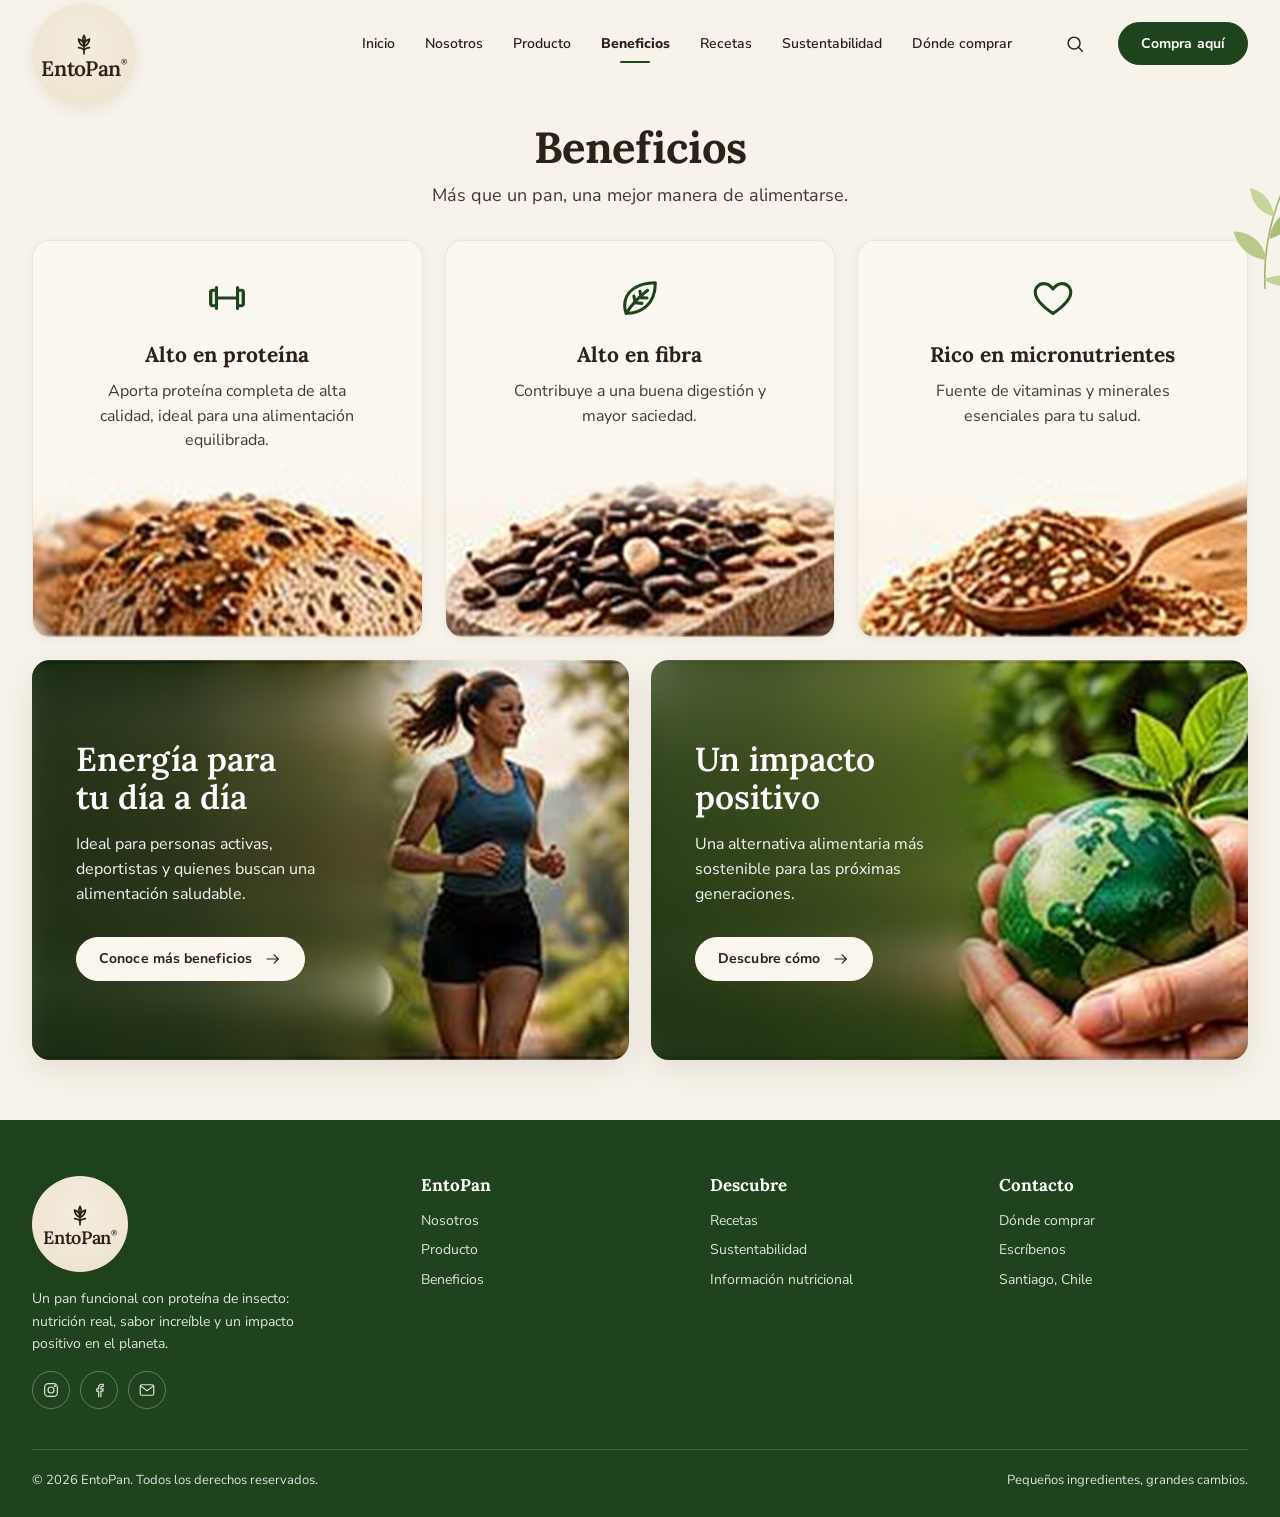
==== beneficios.html @ 0f17476c "first commit commit 1er eto pan" ====
<!DOCTYPE html>
<html lang="es">
<head>
  <meta charset="UTF-8">
  <meta name="viewport" content="width=device-width, initial-scale=1">
  <title>Beneficios | EntoPan</title>
  <meta name="description" content="Más que un pan, una mejor manera de alimentarse: alto en proteína, alto en fibra y rico en micronutrientes.">
  <link rel="preconnect" href="https://fonts.googleapis.com">
  <link rel="preconnect" href="https://fonts.gstatic.com" crossorigin>
  <link href="https://fonts.googleapis.com/css2?family=Caveat:wght@500;600&family=Lora:wght@500;600;700&family=Nunito+Sans:wght@400;600;700;800;900&display=swap" rel="stylesheet">
  <link rel="stylesheet" href="css/styles.css">
</head>
<body data-page="beneficios">
  <div data-include="header"></div>

  <main>
    <header class="page-title container">
      <h1 class="reveal">Beneficios</h1>
      <p class="reveal" style="--d:.1s">Más que un pan, una mejor manera de alimentarse.</p>
    </header>

    <section class="benefits">
      <div class="container benefits__grid" data-stagger=".12">
        <article class="benefit card hover-lift icon-pop">
          <div class="benefit__body">
            <i data-icon="dumbbell"></i>
            <h3>Alto en proteína</h3>
            <p>Aporta proteína completa de alta calidad, ideal para una alimentación equilibrada.</p>
          </div>
          <div class="benefit__img"><img src="assets/img/beneficio-proteina.jpg" alt="Pan de semillas" loading="lazy"></div>
        </article>
        <article class="benefit card hover-lift icon-pop">
          <div class="benefit__body">
            <i data-icon="leaf"></i>
            <h3>Alto en fibra</h3>
            <p>Contribuye a una buena digestión y mayor saciedad.</p>
          </div>
          <div class="benefit__img"><img src="assets/img/beneficio-fibra.jpg" alt="Semillas sobre tabla de madera" loading="lazy"></div>
        </article>
        <article class="benefit card hover-lift icon-pop">
          <div class="benefit__body">
            <i data-icon="heart"></i>
            <h3>Rico en micronutrientes</h3>
            <p>Fuente de vitaminas y minerales esenciales para tu salud.</p>
          </div>
          <div class="benefit__img"><img src="assets/img/beneficio-micro.jpg" alt="Cuchara de madera con semillas de linaza" loading="lazy"></div>
        </article>
      </div>
      <div class="leaves" data-leaves></div>
    </section>

    <section class="container promo-grid">
      <article class="promo reveal from-left">
        <img src="assets/img/energia.jpg" alt="Mujer corriendo en un sendero" loading="lazy">
        <div class="promo__text">
          <h2>Energía para<br>tu día a día</h2>
          <p>Ideal para personas activas, deportistas y quienes buscan una alimentación saludable.</p>
          <a class="btn btn--light btn--sm" href="producto.html">Conoce más beneficios <i data-icon="arrow"></i></a>
        </div>
      </article>
      <article class="promo reveal from-right" style="--d:.1s">
        <img src="assets/img/impacto.jpg" alt="Manos sosteniendo un globo terráqueo verde con hojas" loading="lazy">
        <div class="promo__text">
          <h2>Un impacto<br>positivo</h2>
          <p>Una alternativa alimentaria más sostenible para las próximas generaciones.</p>
          <a class="btn btn--light btn--sm" href="sustentabilidad.html">Descubre cómo <i data-icon="arrow"></i></a>
        </div>
      </article>
    </section>
  </main>

  <div data-include="footer"></div>

  <script src="js/icons.js"></script>
  <script src="js/data.js"></script>
  <script src="js/main.js"></script>
</body>
</html>
---- css/styles.css ----
/* =========================================================
   EntoPan — Hoja de estilos
   ========================================================= */
:root {
  --cream: #f8f3ea;
  --cream-2: #f3ebdc;
  --cream-3: #ece1cc;
  --paper: #fbf8f2;
  --line: #e4d8c3;
  --green: #1f431c;
  --green-2: #2c5a27;
  --green-3: #4f7a3a;
  --leaf: #a9bd78;
  --heading: #2b2118;
  --text: #43392f;
  --muted: #6d6257;
  --white: #ffffff;
  --shadow-sm: 0 2px 10px rgba(60, 45, 20, 0.06);
  --shadow: 0 10px 30px rgba(60, 45, 20, 0.10);
  --shadow-lg: 0 20px 50px rgba(40, 30, 10, 0.18);
  --radius: 14px;
  --radius-lg: 18px;
  --serif: 'Lora', Georgia, 'Times New Roman', serif;
  --sans: 'Nunito Sans', 'Segoe UI', system-ui, sans-serif;
  --hand: 'Caveat', 'Segoe Print', cursive;
  --container: 1280px;
  --header-h: 88px;
  --ease: cubic-bezier(.22, .8, .24, 1);
}

*, *::before, *::after { box-sizing: border-box; }
html { scroll-behavior: smooth; scroll-padding-top: calc(var(--header-h) + 16px); }
body {
  margin: 0;
  background: var(--cream);
  color: var(--text);
  font-family: var(--sans);
  font-size: 16px;
  line-height: 1.55;
  -webkit-font-smoothing: antialiased;
  overflow-x: hidden;
}
img { max-width: 100%; display: block; }
a { color: inherit; text-decoration: none; }
button, input, textarea { font: inherit; color: inherit; }
h1, h2, h3, h4 { font-family: var(--serif); color: var(--heading); margin: 0; line-height: 1.15; font-weight: 700; }
p { margin: 0; }

.container { width: 100%; max-width: var(--container); margin: 0 auto; padding: 0 32px; }
.sr-only { position: absolute; width: 1px; height: 1px; overflow: hidden; clip: rect(0 0 0 0); white-space: nowrap; }

/* ---------- Íconos ---------- */
.icon-wrap { display: inline-flex; align-items: center; justify-content: center; line-height: 0; }
.icon { width: 1em; height: 1em; }

/* ---------- Botones ---------- */
.btn {
  --bg: var(--green); --fg: #fff; --bd: var(--green);
  display: inline-flex; align-items: center; justify-content: center; gap: 12px;
  padding: 14px 30px; border-radius: 999px;
  background: var(--bg); color: var(--fg); border: 1.5px solid var(--bd);
  font-weight: 700; font-size: 15px; letter-spacing: .1px; cursor: pointer;
  position: relative; overflow: hidden; isolation: isolate;
  transition: transform .35s var(--ease), box-shadow .35s var(--ease), background .3s, color .3s;
  white-space: nowrap;
}
.btn .icon { width: 18px; height: 18px; transition: transform .35s var(--ease); }
.btn:hover { transform: translateY(-2px); box-shadow: 0 10px 24px rgba(31, 67, 28, .25); }
.btn:hover .icon { transform: translateX(4px); }
.btn:active { transform: translateY(0) scale(.98); }
.btn::after { /* brillo al pasar el mouse */
  content: ''; position: absolute; inset: 0; z-index: -1;
  background: linear-gradient(110deg, transparent 30%, rgba(255,255,255,.22) 50%, transparent 70%);
  transform: translateX(-120%); transition: transform .7s var(--ease);
}
.btn:hover::after { transform: translateX(120%); }
.btn--outline { --bg: transparent; --fg: var(--heading); --bd: #cbbda3; background: rgba(255,255,255,.35); }
.btn--outline:hover { --bg: var(--green); --fg: #fff; --bd: var(--green); background: var(--green); }
.btn--light { --bg: #fbf7ef; --fg: var(--heading); --bd: #fbf7ef; }
.btn--light:hover { --bg: #fff; background: #fff; box-shadow: 0 10px 24px rgba(0,0,0,.25); }
.btn--sm { padding: 10px 22px; font-size: 14px; }
.btn--block { width: 100%; }

/* ---------- Header ---------- */
.site-header {
  position: sticky; top: 0; z-index: 50;
  height: var(--header-h);
  background: rgba(248, 243, 234, .92);
  backdrop-filter: blur(10px); -webkit-backdrop-filter: blur(10px);
  border-bottom: 1px solid transparent;
  transition: height .35s var(--ease), box-shadow .35s, border-color .35s;
}
.site-header.is-scrolled { --header-h: 72px; box-shadow: 0 6px 24px rgba(60,45,20,.08); border-color: var(--line); }
.site-header .container { height: 100%; display: flex; align-items: center; gap: 24px; max-width: 1360px; }

.logo {
  position: relative; flex: 0 0 auto;
  width: 104px; height: 104px; margin-top: 22px; border-radius: 50%;
  background: radial-gradient(circle at 50% 40%, #f4ecdd, #ece2cf);
  box-shadow: 0 4px 14px rgba(60,45,20,.08);
  display: flex; flex-direction: column; align-items: center; justify-content: center;
  color: var(--heading);
  transition: transform .5s var(--ease), width .35s var(--ease), height .35s var(--ease), margin .35s var(--ease);
}
.site-header.is-scrolled .logo { width: 84px; height: 84px; margin-top: 14px; }
.logo:hover { transform: rotate(-6deg) scale(1.04); }
.logo .icon-wrap { font-size: 26px; color: var(--heading); margin-bottom: 1px; }
.logo__text { font-family: var(--serif); font-weight: 600; font-size: 21px; letter-spacing: -.3px; line-height: 1; }
.logo__text sup { font-size: 7px; vertical-align: top; }
.site-header.is-scrolled .logo__text { font-size: 18px; }

.nav { margin-left: auto; display: flex; align-items: center; gap: 30px; }
.nav__link {
  position: relative; font-size: 14px; font-weight: 600; color: var(--heading); padding: 6px 0;
  transition: color .25s;
}
.nav__link::after {
  content: ''; position: absolute; left: 50%; bottom: -3px; width: 30px; height: 2px; border-radius: 2px;
  background: var(--green); transform: translateX(-50%) scaleX(0); transform-origin: center;
  transition: transform .35s var(--ease);
}
.nav__link:hover { color: var(--green-2); }
.nav__link:hover::after, .nav__link.is-active::after { transform: translateX(-50%) scaleX(1); }
.nav__link.is-active { font-weight: 800; }

.header-actions { display: flex; align-items: center; gap: 22px; margin-left: 18px; }
.icon-btn {
  width: 42px; height: 42px; border-radius: 50%; border: 0; background: transparent;
  display: inline-flex; align-items: center; justify-content: center; cursor: pointer; color: var(--heading);
  transition: background .25s, transform .25s;
}
.icon-btn:hover { background: var(--cream-3); transform: scale(1.06); }
.icon-btn .icon { width: 22px; height: 22px; }
.menu-toggle { display: none; }

/* ---------- Secciones genéricas ---------- */
.page-title { text-align: center; padding: 34px 0 0; }
.page-title h1 { font-size: clamp(34px, 3.4vw, 48px); letter-spacing: -.5px; }
.page-title p { margin-top: 10px; font-size: 18px; color: var(--text); }

.hand { font-family: var(--hand); font-weight: 600; line-height: 1.05; }

.card {
  background: var(--cream-2); border-radius: var(--radius-lg);
  box-shadow: var(--shadow-sm); border: 1px solid rgba(228,216,195,.6);
}

.divided { display: grid; }
.divided > * { position: relative; }
.divided > * + *::before {
  content: ''; position: absolute; left: 0; top: 10%; bottom: 10%; width: 1px; background: var(--line);
}

.leaves { position: absolute; width: 110px; pointer-events: none; z-index: 1; transform-origin: bottom center; animation: sway 6s ease-in-out infinite; }
.leaves svg { width: 100%; height: auto; }
.leaves--flip svg { transform: scaleX(-1); }
@keyframes sway { 0%,100% { transform: rotate(-3deg); } 50% { transform: rotate(4deg); } }

/* ---------- Animaciones de aparición ---------- */
.reveal { opacity: 0; transform: translateY(34px); transition: opacity .9s var(--ease), transform .9s var(--ease); transition-delay: var(--d, 0s); }
.reveal.from-left { transform: translateX(-40px); }
.reveal.from-right { transform: translateX(40px); }
.reveal.zoom { transform: scale(.94); }
.reveal.is-visible { opacity: 1; transform: none; }

.page-enter { animation: pageIn .8s var(--ease) both; }
@keyframes pageIn { from { opacity: 0; transform: translateY(14px); } to { opacity: 1; transform: none; } }
body.is-leaving main, body.is-leaving footer { opacity: 0; transform: translateY(-10px); transition: opacity .35s, transform .35s; }

.float { animation: float 6s ease-in-out infinite; }
@keyframes float { 0%,100% { transform: translateY(0); } 50% { transform: translateY(-10px); } }

.hover-lift { transition: transform .45s var(--ease), box-shadow .45s var(--ease); }
.hover-lift:hover { transform: translateY(-6px); box-shadow: var(--shadow); }

.icon-pop .icon-wrap { transition: transform .45s var(--ease); }
.icon-pop:hover .icon-wrap { transform: translateY(-4px) rotate(-6deg) scale(1.08); }

/* texto manuscrito que se "escribe" */
.write-on { clip-path: inset(0 100% 0 0); transition: clip-path 1.6s var(--ease) .3s; }
.is-visible .write-on, .write-on.is-visible { clip-path: inset(0 0 0 0); }

.img-zoom { overflow: hidden; }
.img-zoom img { transition: transform 1.2s var(--ease); }
.img-zoom:hover img { transform: scale(1.05); }

/* =========================================================
   INICIO
   ========================================================= */
.hero { position: relative; overflow: hidden; }
.hero__inner { display: grid; grid-template-columns: 1fr 1.05fr; align-items: center; min-height: 560px; max-width: 1360px; }
.hero__text { padding: 40px 0 50px; position: relative; z-index: 2; }
.hero__title { font-size: clamp(40px, 4.6vw, 66px); letter-spacing: -1px; line-height: 1.08; }
.hero__title span { display: block; }
.hero__title .l1 { color: #2f5125; }
.hero__subtitle { font-size: clamp(18px, 1.6vw, 23px); margin-top: 18px; line-height: 1.45; color: var(--text); max-width: 460px; }
.hero__features { display: flex; gap: 42px; margin-top: 34px; }
.hero__feature { display: flex; flex-direction: column; align-items: center; text-align: center; gap: 8px; font-size: 14px; font-weight: 600; color: var(--heading); line-height: 1.3; }
.hero__feature .icon-wrap { font-size: 46px; color: var(--green); }
.hero__feature:first-child .icon-wrap { width: 66px; height: 66px; margin: -10px 0 -10px; border-radius: 50%; border: 1px solid var(--line); background: rgba(255,255,255,.4); font-size: 40px; }
.hero__cta { display: flex; gap: 22px; margin-top: 38px; flex-wrap: wrap; }
.hero__cta .btn { min-width: 210px; padding-block: 16px; }

.hero__media { position: absolute; right: 0; top: 0; bottom: 0; width: 56%; z-index: 1; }
.hero__media img {
  width: 100%; height: 100%; object-fit: cover; object-position: 50% 50%;
  -webkit-mask-image: linear-gradient(90deg, transparent 0%, #000 22%);
          mask-image: linear-gradient(90deg, transparent 0%, #000 22%);
}
.hero__note { position: absolute; left: 24%; top: 10%; font-size: clamp(26px, 2.4vw, 36px); color: #fff; transform: rotate(-8deg); text-shadow: 0 2px 10px rgba(0,0,0,.25); z-index: 2; }
.hero__note svg { width: 34px; height: 40px; display: block; margin: -2px 0 0 118px; }

.strip { border-top: 1px solid var(--line); border-bottom: 1px solid var(--line); background: var(--paper); }
.strip .divided { grid-template-columns: repeat(4, 1fr); padding: 26px 0; }
.strip__item { display: flex; align-items: center; justify-content: center; gap: 14px; padding: 6px 18px; font-size: 14px; line-height: 1.35; color: var(--text); }
.strip__item .icon-wrap { font-size: 38px; color: var(--green); flex: 0 0 auto; }

.about { padding: 44px 0 60px; position: relative; }
.about__grid { display: grid; grid-template-columns: 0.85fr 1.15fr; gap: 26px; align-items: stretch; }
.about__img { border-radius: var(--radius-lg); overflow: hidden; min-height: 330px; box-shadow: var(--shadow-sm); }
.about__img img { width: 100%; height: 100%; object-fit: cover; }
.about__card { padding: 44px 56px; display: flex; flex-direction: column; justify-content: center; position: relative; overflow: hidden; }
.about__card h2 { font-size: clamp(28px, 2.6vw, 38px); }
.about__card p { margin-top: 16px; font-size: 16px; line-height: 1.65; max-width: 560px; }
.about__card .btn { margin-top: 30px; align-self: flex-start; }
.about__card .leaves { right: 10px; bottom: -10px; width: 120px; }

/* =========================================================
   NOSOTROS
   ========================================================= */
.banner-hero { position: relative; height: 360px; overflow: hidden; }
.banner-hero img { position: absolute; inset: 0; width: 100%; height: 118%; object-fit: cover; object-position: 50% 60%; will-change: transform; }
.banner-hero::after { content: ''; position: absolute; inset: 0; background: radial-gradient(ellipse 40% 55% at 50% 42%, rgba(248,238,225,.55), transparent 75%); }
.banner-hero__text { position: relative; z-index: 2; text-align: center; padding-top: 70px; }
.banner-hero__text h1 { font-size: clamp(38px, 3.6vw, 52px); }
.banner-hero__text p { margin-top: 14px; font-size: 18px; color: var(--heading); line-height: 1.5; }

.mv { padding: 20px 0 30px; }
.mv__grid { display: grid; grid-template-columns: 0.72fr 1fr; gap: 64px; align-items: center; }
.photo-note { position: relative; border-radius: var(--radius-lg); overflow: hidden; aspect-ratio: 330 / 425; box-shadow: var(--shadow); }
.photo-note img { width: 100%; height: 100%; object-fit: cover; }
.photo-note .hand { position: absolute; left: 7%; bottom: 8%; color: #fff; font-size: clamp(30px, 2.8vw, 42px); transform: rotate(-6deg); text-shadow: 0 2px 12px rgba(0,0,0,.35); }
.photo-note .hand svg { display: block; width: 26px; height: 34px; margin: 4px 0 0 58%; }

.mv__item { display: grid; grid-template-columns: 76px 1fr; gap: 30px; align-items: start; margin-bottom: 34px; }
.circle-icon { width: 76px; height: 76px; border-radius: 50%; border: 1.3px solid #d4c6ad; display: flex; align-items: center; justify-content: center; background: rgba(255,255,255,.35); color: var(--heading); font-size: 36px; transition: transform .5s var(--ease), background .3s, color .3s; }
.mv__item:hover .circle-icon { transform: rotate(-10deg) scale(1.06); background: var(--green); color: #fff; border-color: var(--green); }
.mv__item h3 { font-size: 22px; margin-bottom: 8px; }
.mv__item p { font-size: 16px; line-height: 1.6; max-width: 520px; }

.values h3 { font-size: 21px; margin-bottom: 20px; }
.values__row { display: flex; justify-content: space-between; gap: 12px; max-width: 580px; }
.value { display: flex; flex-direction: column; align-items: center; gap: 10px; font-size: 14px; color: var(--text); cursor: default; }
.value .icon-wrap { font-size: 36px; color: var(--heading); }

.banner-green { position: relative; margin-top: 20px; min-height: 290px; overflow: hidden; display: flex; align-items: center; color: #fff; }
.banner-green > img { position: absolute; inset: 0; width: 100%; height: 100%; object-fit: cover; object-position: 50% 50%; }
.banner-green::before { content: ''; position: absolute; inset: 0; background: linear-gradient(90deg, rgba(22,44,18,.55) 0%, rgba(22,44,18,.35) 45%, transparent 70%); z-index: 1; }
.banner-green .container { position: relative; z-index: 2; }
.banner-green__text { padding-left: 16%; max-width: 820px; }
.banner-green h2 { color: #fff; font-size: clamp(30px, 3vw, 44px); font-weight: 600; }
.banner-green p { margin-top: 16px; font-size: 17px; line-height: 1.5; opacity: .95; max-width: 440px; }
.banner-green .btn { margin-top: 26px; }

/* =========================================================
   PRODUCTO
   ========================================================= */
.product-hero { position: relative; padding-top: 10px; overflow: hidden; }
.product-hero__grid { display: grid; grid-template-columns: 1.25fr 1fr; align-items: center; min-height: 460px; max-width: 1360px; }
.product-hero__media { position: relative; margin-left: -32px; }
.product-hero__media img {
  width: 100%; height: auto;
  -webkit-mask-image: linear-gradient(90deg, #000 80%, transparent 100%), linear-gradient(0deg, #000 85%, transparent 100%);
  -webkit-mask-composite: source-in;
          mask-image: linear-gradient(90deg, #000 80%, transparent 100%), linear-gradient(0deg, #000 85%, transparent 100%);
          mask-composite: intersect;
}
.checklist { list-style: none; padding: 0; margin: 0 0 40px 40px; display: grid; gap: 20px; }
.checklist li { display: flex; align-items: center; gap: 18px; font-size: 18px; color: var(--heading); }
.check { width: 32px; height: 32px; border-radius: 50%; background: var(--green); color: #fff; display: inline-flex; align-items: center; justify-content: center; flex: 0 0 auto; }
.check .icon { width: 18px; height: 18px; stroke-width: 2.4; }
.checklist .check:not(.is-visible) { transform: scale(0); }
.check.is-visible { animation: pop .6s var(--ease) both; animation-delay: var(--d, 0s); }
@keyframes pop { 0% { transform: scale(0); } 70% { transform: scale(1.2); } 100% { transform: scale(1); } }
.product-hero .btn { margin-left: 40px; }
.product-hero .leaves { right: -10px; top: 40px; width: 120px; }
.product-hero .leaves.l2 { top: auto; bottom: 10px; right: 10px; width: 70px; animation-delay: -2s; }

.features5 { background: var(--paper); border-top: 1px solid var(--line); border-bottom: 1px solid var(--line); }
.features5 .divided { grid-template-columns: repeat(5, 1fr); padding: 30px 0; }
.feat { display: flex; flex-direction: column; align-items: center; text-align: center; gap: 12px; font-size: 14px; line-height: 1.4; color: var(--text); padding: 4px 10px; }
.feat .icon-wrap { font-size: 44px; color: var(--heading); }

.ingredients { padding: 40px 0 60px; position: relative; }
.ingredients__grid { display: grid; grid-template-columns: 1fr 1fr; gap: 24px; }
.ingredients__card { padding: 44px 50px; display: flex; flex-direction: column; justify-content: center; }
.ingredients__card h2 { font-size: 30px; }
.ingredients__card p { margin-top: 14px; font-size: 16px; line-height: 1.6; max-width: 460px; }
.ingredients__card .btn { margin-top: 30px; align-self: flex-start; }
.ingredients__img { border-radius: var(--radius-lg); overflow: hidden; min-height: 300px; box-shadow: var(--shadow-sm); }
.ingredients__img img { width: 100%; height: 100%; object-fit: cover; }
.ingredients .leaves { left: -6px; bottom: 0; width: 90px; }

/* =========================================================
   BENEFICIOS
   ========================================================= */
.benefits { padding: 30px 0 22px; position: relative; }
.benefits__grid { display: grid; grid-template-columns: repeat(3, 1fr); gap: 22px; }
.benefit { overflow: hidden; display: flex; flex-direction: column; text-align: center; background: var(--paper); }
.benefit__body { padding: 34px 30px 14px; }
.benefit .icon-wrap { font-size: 46px; color: var(--green); }
.benefit h3 { font-size: 21px; margin-top: 14px; }
.benefit p { margin: 12px auto 0; font-size: 16px; line-height: 1.55; max-width: 290px; }
.benefit__img { margin-top: auto; height: 170px; overflow: hidden; }
.benefit__img img { width: 100%; height: 100%; object-fit: cover; -webkit-mask-image: linear-gradient(180deg, transparent 0%, #000 30%); mask-image: linear-gradient(180deg, transparent 0%, #000 30%); transition: transform 1.2s var(--ease); }
.benefit:hover .benefit__img img { transform: scale(1.07); }
.benefits .leaves { right: -30px; top: -40px; width: 90px; }

.promo-grid { display: grid; grid-template-columns: 1fr 1fr; gap: 22px; padding-bottom: 60px; }
.promo { position: relative; border-radius: var(--radius-lg); overflow: hidden; min-height: 400px; color: #fff; display: flex; align-items: center; box-shadow: var(--shadow); }
.promo > img { position: absolute; inset: 0; width: 100%; height: 100%; object-fit: cover; transition: transform 1.4s var(--ease); }
.promo:hover > img { transform: scale(1.05); }
.promo::before { content: ''; position: absolute; inset: 0; z-index: 1; background: linear-gradient(90deg, rgba(20,42,16,.55), rgba(20,42,16,.2) 55%, transparent 75%); }
.promo__text { position: relative; z-index: 2; padding: 40px 44px; max-width: 58%; }
.promo h2 { color: #fff; font-size: clamp(28px, 2.6vw, 40px); font-weight: 600; line-height: 1.15; }
.promo p { margin-top: 16px; font-size: 16px; line-height: 1.55; opacity: .95; }
.promo .btn { margin-top: 30px; }

/* =========================================================
   RECETAS
   ========================================================= */
.recipes { padding: 0 0 60px; position: relative; }
.filters { display: flex; justify-content: center; flex-wrap: wrap; gap: 14px; margin: 26px 0 30px; }
.chip {
  padding: 10px 24px; border-radius: 999px; border: 1px solid var(--line); background: var(--paper);
  font-size: 14px; font-weight: 600; color: var(--heading); cursor: pointer; box-shadow: var(--shadow-sm);
  transition: background .3s, color .3s, transform .3s var(--ease), border-color .3s;
}
.chip:hover { transform: translateY(-2px); border-color: #cbbda3; }
.chip.is-active { background: var(--green); color: #fff; border-color: var(--green); }

.recipes__grid { display: grid; grid-template-columns: repeat(3, 1fr); gap: 26px; }
.recipe {
  background: var(--paper); border-radius: var(--radius); overflow: hidden; box-shadow: var(--shadow-sm);
  cursor: pointer; border: 1px solid rgba(228,216,195,.6); text-align: left; padding: 0;
  transition: transform .45s var(--ease), box-shadow .45s var(--ease), opacity .4s, scale .4s;
}
.recipe:hover { transform: translateY(-6px); box-shadow: var(--shadow); }
.recipe.is-hidden { display: none; }
.recipe.is-filtering { opacity: 0; scale: .92; }
.recipe__img { aspect-ratio: 286 / 146; overflow: hidden; }
.recipe__img img { width: 100%; height: 100%; object-fit: cover; transition: transform 1s var(--ease); }
.recipe:hover .recipe__img img { transform: scale(1.08); }
.recipe__body { padding: 16px 18px 18px; display: grid; grid-template-columns: 1fr auto; align-items: end; gap: 8px; }
.recipe h3 { font-size: 18px; grid-column: 1 / -1; }
.recipe__meta { display: flex; gap: 18px; font-size: 13px; color: var(--muted); }
.recipe__meta span { display: inline-flex; align-items: center; gap: 6px; }
.recipe__meta .icon { width: 16px; height: 16px; }
.recipe__arrow { color: var(--heading); transition: transform .35s var(--ease); }
.recipe__arrow .icon { width: 20px; height: 20px; }
.recipe:hover .recipe__arrow { transform: translateX(5px); }
.recipes__more { display: flex; justify-content: center; margin-top: 44px; }
.recipes__more .btn { padding-inline: 44px; }
.recipes__empty { text-align: center; color: var(--muted); padding: 30px; display: none; }
.recipes .leaves.tr { right: -20px; top: -80px; width: 90px; }
.recipes .leaves.bl { left: -10px; bottom: 20px; width: 90px; }
.recipes .leaves.br { right: -6px; bottom: 10px; width: 80px; animation-delay: -3s; }

/* =========================================================
   SUSTENTABILIDAD
   ========================================================= */
.sust { padding: 0 0 26px; position: relative; }
.sust__grid { display: grid; grid-template-columns: 0.95fr 1.05fr; gap: 44px; align-items: center; margin-top: 30px; }
.sust__item { display: grid; grid-template-columns: 70px 1fr; gap: 24px; margin-bottom: 30px; }
.sust__item:last-child { margin-bottom: 0; }
.sust__item .icon-wrap { font-size: 54px; color: var(--green); }
.sust__item h3 { font-size: 20px; margin-bottom: 6px; }
.sust__item p { font-size: 15.5px; line-height: 1.55; max-width: 470px; }
.sust__photo { position: relative; border-radius: var(--radius-lg); overflow: hidden; aspect-ratio: 244 / 168; box-shadow: var(--shadow); }
.sust__photo img { width: 100%; height: 100%; object-fit: cover; }
.sust__photo .hand { position: absolute; right: 5%; top: 20%; color: #fff; font-size: clamp(30px, 2.8vw, 44px); transform: rotate(-8deg); text-align: left; text-shadow: 0 2px 12px rgba(0,0,0,.3); }
.sust .leaves { left: -20px; top: -50px; width: 80px; }

.buy-contact { display: grid; grid-template-columns: 1.4fr 1fr; gap: 26px; padding: 26px 0 60px; }
.buy, .contact { padding: 36px 40px; }
.buy h2, .contact h2 { font-size: 30px; }
.contact h2 { font-size: 26px; }
.buy > p, .contact > p { margin-top: 10px; font-size: 16px; line-height: 1.5; max-width: 480px; }
.stores { display: grid; grid-template-columns: repeat(4, 1fr); margin: 30px 0 30px; }
.store { display: flex; align-items: center; justify-content: center; min-height: 90px; padding: 0 10px; transition: transform .4s var(--ease), filter .4s; }
.store:hover { transform: translateY(-4px) scale(1.05); }
.store-jumbo { width: 84px; height: 84px; border-radius: 50%; background: radial-gradient(circle at 40% 35%, #3cc05b, #0d9a3a); color: #fff; font-weight: 900; font-size: 18px; display: flex; flex-direction: column; align-items: center; justify-content: center; letter-spacing: -.3px; box-shadow: inset 0 -3px 0 rgba(0,0,0,.12); }
.store-jumbo small { font-size: 6px; font-weight: 700; letter-spacing: 1px; opacity: .9; }
.store-lider { display: inline-flex; align-items: center; gap: 4px; font-family: var(--sans); font-style: italic; font-weight: 800; font-size: 30px; color: #1c62c4; letter-spacing: -1px; }
.store-lider svg { width: 32px; height: 32px; }
.store-tottus { font-weight: 900; font-size: 24px; color: #1a9a3c; letter-spacing: .5px; display: inline-flex; align-items: center; gap: 4px; }
.store-tottus::before { content: ''; width: 10px; height: 18px; background: repeating-linear-gradient(0deg, #1a9a3c 0 3px, transparent 3px 5px); }
.store-mercado { display: flex; flex-direction: column; align-items: center; font-weight: 800; font-size: 14px; line-height: 1.1; color: var(--heading); text-align: center; }
.store-mercado .icon-wrap { font-size: 34px; margin-bottom: 4px; }
.buy .btn { display: flex; width: fit-content; margin: 0 auto; padding-inline: 38px; }

.form { display: grid; gap: 10px; margin-top: 20px; }
.field { position: relative; }
.field input, .field textarea {
  width: 100%; padding: 12px 14px; border-radius: 8px; border: 1px solid var(--line); background: var(--paper);
  font-size: 14px; outline: none; transition: border-color .25s, box-shadow .25s; resize: vertical;
}
.field textarea { min-height: 76px; }
.field input:focus, .field textarea:focus { border-color: var(--green-3); box-shadow: 0 0 0 3px rgba(79,122,58,.15); }
.field.has-error input, .field.has-error textarea { border-color: #b3452f; animation: shake .4s; }
.field__error { display: none; color: #b3452f; font-size: 12px; margin-top: 4px; }
.field.has-error .field__error { display: block; }
@keyframes shake { 0%,100% { transform: translateX(0); } 25% { transform: translateX(-5px); } 75% { transform: translateX(5px); } }
.form .btn { margin-top: 10px; border-radius: 10px; }
.form .btn.is-loading { pointer-events: none; opacity: .8; }
.form .btn.is-loading::before { content: ''; width: 16px; height: 16px; border: 2px solid rgba(255,255,255,.4); border-top-color: #fff; border-radius: 50%; animation: spin .8s linear infinite; }
@keyframes spin { to { transform: rotate(360deg); } }

/* =========================================================
   FOOTER
   ========================================================= */
.site-footer { background: var(--green); color: rgba(255,255,255,.85); padding: 56px 0 26px; }
.footer__grid { display: grid; grid-template-columns: 1.4fr 1fr 1fr 1fr; gap: 40px; }
.footer__brand .logo { margin: 0 0 16px; width: 96px; height: 96px; }
.footer__brand .logo__text { font-size: 18px; }
.footer__brand p { font-size: 14px; max-width: 280px; line-height: 1.6; }
.site-footer h4 { color: #fff; font-family: var(--serif); font-size: 17px; margin-bottom: 14px; }
.site-footer ul { list-style: none; margin: 0; padding: 0; display: grid; gap: 8px; font-size: 14px; }
.site-footer a:hover { color: #fff; text-decoration: underline; text-underline-offset: 3px; }
.socials { display: flex; gap: 10px; margin-top: 16px; }
.socials a { width: 38px; height: 38px; border-radius: 50%; border: 1px solid rgba(255,255,255,.3); display: inline-flex; align-items: center; justify-content: center; transition: background .3s, transform .3s; }
.socials a:hover { background: rgba(255,255,255,.15); transform: translateY(-3px); text-decoration: none; }
.socials .icon { width: 18px; height: 18px; }
.footer__bottom { margin-top: 40px; padding-top: 20px; border-top: 1px solid rgba(255,255,255,.15); font-size: 13px; display: flex; justify-content: space-between; gap: 12px; flex-wrap: wrap; }

/* =========================================================
   MODAL, BUSCADOR, TOAST
   ========================================================= */
.overlay { position: fixed; inset: 0; z-index: 100; background: rgba(30, 24, 14, .45); backdrop-filter: blur(4px); display: flex; align-items: center; justify-content: center; padding: 20px; opacity: 0; visibility: hidden; transition: opacity .35s, visibility .35s; }
.overlay.is-open { opacity: 1; visibility: visible; }
.modal { background: var(--paper); border-radius: 20px; width: min(760px, 100%); max-height: 88vh; overflow: auto; box-shadow: var(--shadow-lg); position: relative; transform: translateY(24px) scale(.97); transition: transform .45s var(--ease); }
.overlay.is-open .modal { transform: none; }
.modal__close { position: absolute; top: 14px; right: 14px; z-index: 3; background: rgba(251,248,242,.9); }
.modal__hero { height: 260px; overflow: hidden; }
.modal__hero img { width: 100%; height: 100%; object-fit: cover; }
.modal__body { padding: 30px 38px 38px; }
.modal__body h2 { font-size: 30px; }
.modal__body > p { margin-top: 8px; color: var(--muted); }
.modal__meta { display: flex; gap: 20px; margin: 14px 0 22px; color: var(--muted); font-size: 14px; }
.modal__meta span { display: inline-flex; align-items: center; gap: 6px; }
.modal__meta .icon { width: 18px; height: 18px; }
.modal__cols { display: grid; grid-template-columns: 1fr 1.3fr; gap: 30px; }
.modal h3 { font-size: 19px; margin-bottom: 12px; }
.modal ul, .modal ol { margin: 0; padding-left: 20px; display: grid; gap: 8px; font-size: 15px; }
.modal ol li::marker { color: var(--green-2); font-weight: 800; }
.nutri-table { width: 100%; border-collapse: collapse; margin-top: 18px; font-size: 15px; }
.nutri-table th, .nutri-table td { padding: 10px 12px; border-bottom: 1px solid var(--line); text-align: left; }
.nutri-table th { background: var(--cream-2); font-family: var(--serif); }
.nutri-table td:not(:first-child), .nutri-table th:not(:first-child) { text-align: right; }
.ing-list { list-style: none; padding: 0 !important; gap: 14px !important; margin-top: 18px !important; }
.ing-list li { display: grid; grid-template-columns: 34px 1fr; gap: 12px; align-items: start; }
.ing-list .check { width: 28px; height: 28px; }
.timeline { list-style: none; padding: 0 !important; margin-top: 20px !important; border-left: 2px solid var(--line); gap: 20px !important; }
.timeline li { padding-left: 22px; position: relative; }
.timeline li::before { content: ''; position: absolute; left: -7px; top: 6px; width: 12px; height: 12px; border-radius: 50%; background: var(--green); box-shadow: 0 0 0 4px var(--paper); }
.timeline strong { font-family: var(--serif); color: var(--heading); display: block; }
.map-frame { width: 100%; height: 280px; border: 0; border-radius: 12px; margin-top: 18px; background: var(--cream-2); }
.store-list { list-style: none; padding: 0 !important; margin-top: 18px !important; display: grid; grid-template-columns: 1fr 1fr; gap: 12px !important; }
.store-list a { display: flex; gap: 10px; align-items: center; padding: 12px 14px; border: 1px solid var(--line); border-radius: 12px; transition: background .3s, border-color .3s; }
.store-list a:hover { background: var(--cream-2); border-color: #cbbda3; }
.store-list .icon { width: 20px; height: 20px; color: var(--green); }
.store-list small { display: block; color: var(--muted); font-size: 12px; }

.search { align-items: flex-start; padding-top: 12vh; }
.search__box { width: min(640px, 100%); background: var(--paper); border-radius: 18px; box-shadow: var(--shadow-lg); overflow: hidden; transform: translateY(-20px); transition: transform .4s var(--ease); }
.overlay.is-open .search__box { transform: none; }
.search__field { display: flex; align-items: center; gap: 12px; padding: 16px 20px; border-bottom: 1px solid var(--line); }
.search__field .icon { width: 22px; height: 22px; color: var(--muted); }
.search__field input { flex: 1; border: 0; outline: none; background: transparent; font-size: 18px; }
.search__results { list-style: none; margin: 0; padding: 8px; max-height: 50vh; overflow: auto; }
.search__results a { display: block; padding: 12px 14px; border-radius: 10px; transition: background .2s; }
.search__results a:hover, .search__results a.is-focused { background: var(--cream-2); }
.search__results strong { font-family: var(--serif); color: var(--heading); }
.search__results small { display: block; color: var(--muted); font-size: 13px; }
.search__empty { padding: 18px; color: var(--muted); text-align: center; }

.toast { position: fixed; left: 50%; bottom: 28px; z-index: 120; transform: translate(-50%, 40px); opacity: 0; background: var(--green); color: #fff; padding: 14px 22px; border-radius: 12px; box-shadow: var(--shadow-lg); display: flex; align-items: center; gap: 10px; font-weight: 600; transition: transform .45s var(--ease), opacity .45s; }
.toast.is-visible { transform: translate(-50%, 0); opacity: 1; }
.toast .icon { width: 20px; height: 20px; }

.to-top { position: fixed; right: 22px; bottom: 22px; z-index: 40; width: 46px; height: 46px; border-radius: 50%; border: 0; background: var(--green); color: #fff; box-shadow: var(--shadow); cursor: pointer; display: flex; align-items: center; justify-content: center; opacity: 0; transform: translateY(20px); pointer-events: none; transition: opacity .35s, transform .35s var(--ease); }
.to-top.is-visible { opacity: 1; transform: none; pointer-events: auto; }
.to-top .icon { width: 20px; height: 20px; transform: rotate(-90deg); }

.flash { animation: flash 1.6s var(--ease); }
@keyframes flash { 0%, 100% { box-shadow: var(--shadow-sm); } 30% { box-shadow: 0 0 0 4px rgba(79,122,58,.45), var(--shadow); } }

/* =========================================================
   RESPONSIVE
   ========================================================= */
@media (max-width: 1180px) {
  .nav { gap: 20px; }
  .nav__link { font-size: 13px; }
  .header-actions { gap: 10px; margin-left: 6px; }
}

@media (max-width: 1024px) {
  :root { --header-h: 76px; }
  .container { padding: 0 24px; }
  .logo { width: 84px; height: 84px; margin-top: 14px; }
  .logo__text { font-size: 18px; }
  .menu-toggle { display: inline-flex; }
  .nav {
    position: fixed; inset: var(--header-h) 0 auto 0; margin: 0; flex-direction: column; align-items: stretch; gap: 0;
    background: var(--cream); border-bottom: 1px solid var(--line); box-shadow: var(--shadow); padding: 10px 24px 20px;
    clip-path: inset(0 0 100% 0); transition: clip-path .45s var(--ease); visibility: hidden;
  }
  .nav.is-open { clip-path: inset(0 0 0 0); visibility: visible; }
  .nav__link { font-size: 17px; padding: 14px 4px; border-bottom: 1px solid var(--line); }
  .nav__link::after { left: 4px; transform: scaleX(0); transform-origin: left; bottom: 8px; }
  .nav__link:hover::after, .nav__link.is-active::after { transform: scaleX(1); }
  .header-actions { margin-left: auto; }

  .hero__inner { grid-template-columns: 1fr; min-height: 0; }
  .hero__media { position: relative; width: auto; height: 420px; margin: 0 -24px; order: -1; }
  .hero__media img { -webkit-mask-image: linear-gradient(0deg, transparent 0%, #000 20%); mask-image: linear-gradient(0deg, transparent 0%, #000 20%); }
  .hero__note { left: 8%; }
  .hero__text { padding-top: 0; }
  .strip .divided { grid-template-columns: repeat(2, 1fr); row-gap: 18px; }
  .strip .divided > *:nth-child(3)::before { display: none; }
  .about__grid, .mv__grid, .ingredients__grid, .sust__grid, .buy-contact, .product-hero__grid { grid-template-columns: 1fr; }
  .about__card { padding: 36px; }
  .mv__grid { gap: 36px; }
  .photo-note { max-width: 460px; width: 100%; margin: 0 auto; }
  .product-hero__media { margin: 0 -24px; }
  .checklist, .product-hero .btn { margin-left: 0; }
  .product-hero__side { padding: 20px 0 40px; }
  .features5 .divided { grid-template-columns: repeat(3, 1fr); row-gap: 24px; }
  .features5 .divided > *:nth-child(4)::before { display: none; }
  .benefits__grid { grid-template-columns: 1fr 1fr; }
  .promo-grid { grid-template-columns: 1fr; }
  .recipes__grid { grid-template-columns: 1fr 1fr; }
  .footer__grid { grid-template-columns: 1fr 1fr; }
  .banner-green__text { padding-left: 0; }
}

@media (max-width: 640px) {
  .container { padding: 0 16px; }
  .header-actions .btn { padding: 10px 16px; font-size: 13px; }
  .hero__media { height: 320px; margin: 0 -16px; }
  .hero__features { gap: 22px; justify-content: space-between; }
  .hero__cta .btn { flex: 1 1 100%; }
  .strip .divided { grid-template-columns: 1fr; }
  .strip .divided > *::before { display: none; }
  .strip__item { justify-content: flex-start; }
  .about__card, .ingredients__card, .buy, .contact { padding: 28px 22px; }
  .banner-hero { height: 300px; }
  .banner-hero__text { padding-top: 50px; }
  .banner-hero__text p br { display: none; }
  .mv__item { grid-template-columns: 60px 1fr; gap: 18px; }
  .circle-icon { width: 60px; height: 60px; font-size: 28px; }
  .values__row { flex-wrap: wrap; justify-content: center; gap: 20px 26px; }
  .product-hero__media { margin: 0 -16px; }
  .features5 .divided { grid-template-columns: 1fr 1fr; }
  .features5 .divided > *::before { display: none; }
  .benefits__grid, .recipes__grid { grid-template-columns: 1fr; }
  .promo { min-height: 360px; }
  .promo__text { max-width: 100%; padding: 30px 24px; }
  .promo::before { background: linear-gradient(90deg, rgba(20,42,16,.7), rgba(20,42,16,.35)); }
  .stores { grid-template-columns: 1fr 1fr; row-gap: 16px; }
  .stores > *:nth-child(3)::before { display: none; }
  .modal__cols { grid-template-columns: 1fr; }
  .modal__body { padding: 24px; }
  .store-list { grid-template-columns: 1fr; }
  .footer__grid { grid-template-columns: 1fr; }
  .leaves { display: none; }
}

@media (prefers-reduced-motion: reduce) {
  *, *::before, *::after { animation-duration: .01ms !important; animation-iteration-count: 1 !important; transition-duration: .01ms !important; scroll-behavior: auto !important; }
  .reveal { opacity: 1; transform: none; }
  .write-on { clip-path: none; }
}
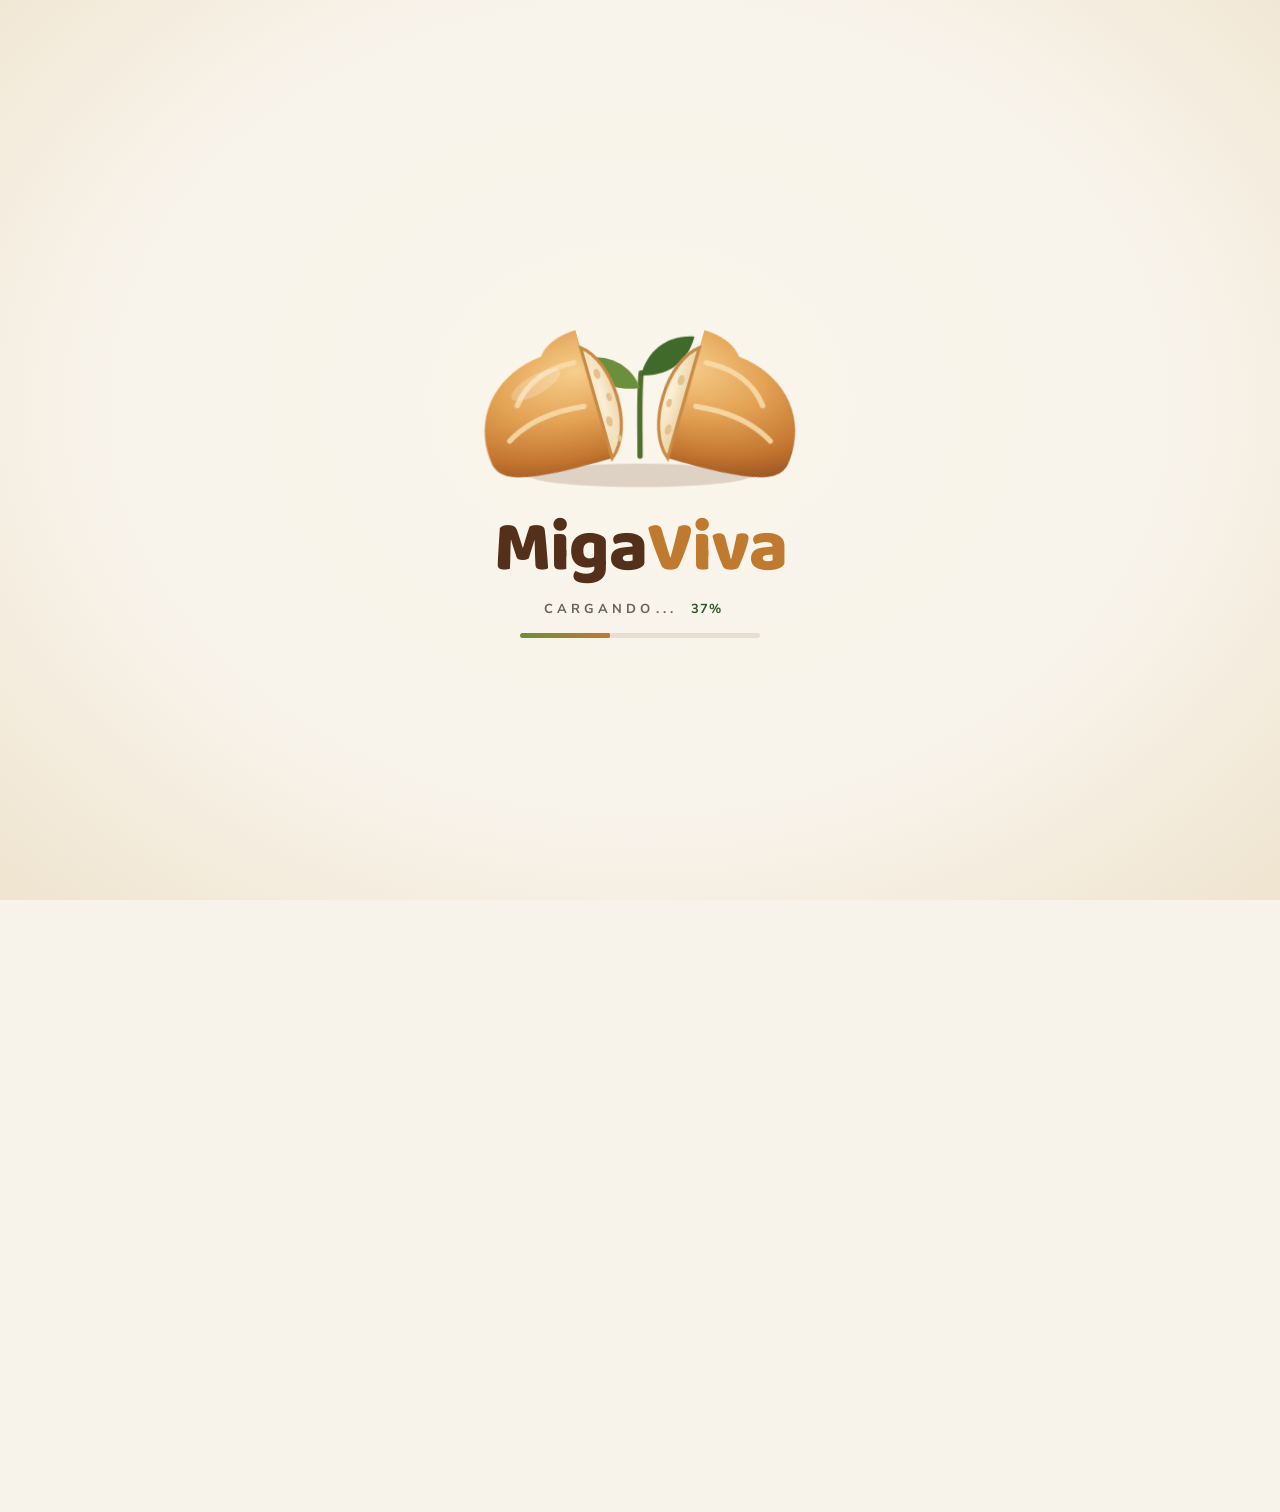
==== commit a70c859d: "Add files via upload second commit" ====
--- a/beneficios.html
+++ b/beneficios.html
@@ -3,12 +3,14 @@
 <head>
   <meta charset="UTF-8">
   <meta name="viewport" content="width=device-width, initial-scale=1">
-  <title>Beneficios | EntoPan</title>
+  <title>Beneficios | MigaViva</title>
   <meta name="description" content="Más que un pan, una mejor manera de alimentarse: alto en proteína, alto en fibra y rico en micronutrientes.">
   <link rel="preconnect" href="https://fonts.googleapis.com">
   <link rel="preconnect" href="https://fonts.gstatic.com" crossorigin>
-  <link href="https://fonts.googleapis.com/css2?family=Caveat:wght@500;600&family=Lora:wght@500;600;700&family=Nunito+Sans:wght@400;600;700;800;900&display=swap" rel="stylesheet">
+  <link href="https://fonts.googleapis.com/css2?family=Baloo+2:wght@800&family=Caveat:wght@500;600&family=Lora:wght@500;600;700&family=Nunito+Sans:wght@400;600;700;800;900&display=swap" rel="stylesheet">
+  <link rel="icon" type="image/png" href="assets/img/favicon.png">
   <link rel="stylesheet" href="css/styles.css">
+  <script src="js/loader.js"></script>
 </head>
 <body data-page="beneficios">
   <div data-include="header"></div>
--- a/css/styles.css
+++ b/css/styles.css
@@ -1,5 +1,5 @@
 /* =========================================================
-   EntoPan — Hoja de estilos
+   MigaViva — Hoja de estilos
    ========================================================= */
 :root {
   --cream: #f8f3ea;
@@ -94,20 +94,12 @@
 .site-header .container { height: 100%; display: flex; align-items: center; gap: 24px; max-width: 1360px; }
 
 .logo {
-  position: relative; flex: 0 0 auto;
-  width: 104px; height: 104px; margin-top: 22px; border-radius: 50%;
-  background: radial-gradient(circle at 50% 40%, #f4ecdd, #ece2cf);
-  box-shadow: 0 4px 14px rgba(60,45,20,.08);
-  display: flex; flex-direction: column; align-items: center; justify-content: center;
-  color: var(--heading);
-  transition: transform .5s var(--ease), width .35s var(--ease), height .35s var(--ease), margin .35s var(--ease);
-}
-.site-header.is-scrolled .logo { width: 84px; height: 84px; margin-top: 14px; }
-.logo:hover { transform: rotate(-6deg) scale(1.04); }
-.logo .icon-wrap { font-size: 26px; color: var(--heading); margin-bottom: 1px; }
-.logo__text { font-family: var(--serif); font-weight: 600; font-size: 21px; letter-spacing: -.3px; line-height: 1; }
-.logo__text sup { font-size: 7px; vertical-align: top; }
-.site-header.is-scrolled .logo__text { font-size: 18px; }
+  position: relative; flex: 0 0 auto; display: block;
+  transition: transform .5s var(--ease);
+}
+.logo img { height: 66px; width: auto; transition: height .35s var(--ease); }
+.site-header.is-scrolled .logo img { height: 54px; }
+.logo:hover { transform: rotate(-3deg) scale(1.04); }
 
 .nav { margin-left: auto; display: flex; align-items: center; gap: 30px; }
 .nav__link {
@@ -421,8 +413,9 @@
    ========================================================= */
 .site-footer { background: var(--green); color: rgba(255,255,255,.85); padding: 56px 0 26px; }
 .footer__grid { display: grid; grid-template-columns: 1.4fr 1fr 1fr 1fr; gap: 40px; }
-.footer__brand .logo { margin: 0 0 16px; width: 96px; height: 96px; }
-.footer__brand .logo__text { font-size: 18px; }
+.footer__brand .logo { margin: 0 0 18px; display: inline-block; padding: 12px 18px; border-radius: 16px; background: var(--cream); }
+.footer__brand .logo img { height: 58px; }
+.footer__tagline { letter-spacing: 3px; text-transform: uppercase; font-size: 12px; }
 .footer__brand p { font-size: 14px; max-width: 280px; line-height: 1.6; }
 .site-footer h4 { color: #fff; font-family: var(--serif); font-size: 17px; margin-bottom: 14px; }
 .site-footer ul { list-style: none; margin: 0; padding: 0; display: grid; gap: 8px; font-size: 14px; }
@@ -507,8 +500,8 @@
 @media (max-width: 1024px) {
   :root { --header-h: 76px; }
   .container { padding: 0 24px; }
-  .logo { width: 84px; height: 84px; margin-top: 14px; }
-  .logo__text { font-size: 18px; }
+  .logo img { height: 52px; }
+  .site-header.is-scrolled .logo img { height: 46px; }
   .menu-toggle { display: inline-flex; }
   .nav {
     position: fixed; inset: var(--header-h) 0 auto 0; margin: 0; flex-direction: column; align-items: stretch; gap: 0;
@@ -523,7 +516,7 @@
 
   .hero__inner { grid-template-columns: 1fr; min-height: 0; }
   .hero__media { position: relative; width: auto; height: 420px; margin: 0 -24px; order: -1; }
-  .hero__media img { -webkit-mask-image: linear-gradient(0deg, transparent 0%, #000 20%); mask-image: linear-gradient(0deg, transparent 0%, #000 20%); }
+  .hero__media img { object-position: 50% 28%; -webkit-mask-image: linear-gradient(0deg, transparent 0%, #000 20%); mask-image: linear-gradient(0deg, transparent 0%, #000 20%); }
   .hero__note { left: 8%; }
   .hero__text { padding-top: 0; }
   .strip .divided { grid-template-columns: repeat(2, 1fr); row-gap: 18px; }
@@ -581,3 +574,96 @@
   .reveal { opacity: 1; transform: none; }
   .write-on { clip-path: none; }
 }
+
+/* =========================================================
+   PANTALLA DE CARGA (marraqueta que se abre)
+   ========================================================= */
+.is-loading body { overflow: hidden; }
+.is-loading body > :not(.loader) { visibility: hidden; }
+
+.loader { position: fixed; inset: 0; z-index: 1000; display: flex; align-items: center; justify-content: center; pointer-events: all; }
+.loader__curtain { position: absolute; top: 0; bottom: 0; width: 50.5%; background: var(--cream) radial-gradient(ellipse at 50% 45%, #fbf6ec, var(--cream) 60%, #efe4cf) no-repeat; background-size: 198% 100%; transition: transform 1.1s cubic-bezier(.77, 0, .18, 1); }
+.loader__curtain--l { left: 0; background-position: 0 0; }
+.loader__curtain--r { right: 0; background-position: 100% 0; }
+.loader__curtain--l::after, .loader__curtain--r::after { content: ''; position: absolute; top: 0; bottom: 0; width: 26px; opacity: 0; transition: opacity .4s; }
+.loader__curtain--l::after { right: 0; background: linear-gradient(90deg, transparent, rgba(120, 80, 30, .12)); }
+.loader__curtain--r::after { left: 0; background: linear-gradient(-90deg, transparent, rgba(120, 80, 30, .12)); }
+.loader.is-done .loader__curtain::after { opacity: 1; }
+.loader.is-done .loader__curtain--l { transform: translateX(-101%); transition-delay: .35s; }
+.loader.is-done .loader__curtain--r { transform: translateX(101%); transition-delay: .35s; }
+
+.loader__content { position: relative; z-index: 2; display: flex; flex-direction: column; align-items: center; text-align: center; padding: 20px; transition: opacity .45s, transform .6s var(--ease); }
+.loader.is-done .loader__content { opacity: 0; transform: scale(1.08); }
+
+.loader__bread { width: min(320px, 72vw); height: auto; overflow: visible; }
+.loader__bread * { transform-box: view-box; }
+
+/* 1. el pan cae y rebota */
+.loader__drop { transform-origin: 150px 184px; animation: mvDrop .9s cubic-bezier(.3, 1.4, .5, 1) both; }
+@keyframes mvDrop {
+  0%   { transform: translateY(-160px) scale(.9, 1.1); opacity: 0; }
+  55%  { transform: translateY(0) scale(1.08, .9); opacity: 1; }
+  75%  { transform: translateY(-10px) scale(.97, 1.03); }
+  100% { transform: translateY(0) scale(1); }
+}
+.loader__shadow { fill: rgba(90, 55, 20, .18); transform-origin: 150px 200px; animation: mvShadow .9s ease-out both; }
+@keyframes mvShadow { 0% { transform: scale(.3); opacity: 0; } 55% { transform: scale(1.1); opacity: 1; } 100% { transform: scale(1); } }
+
+/* 2. vapor */
+.loader__steam path { fill: none; stroke: #d9c3a0; stroke-width: 4; stroke-linecap: round; stroke-dasharray: 60; stroke-dashoffset: 60; opacity: 0; animation: mvSteam 1.6s ease-in-out .5s 2 both; }
+.loader__steam path:nth-child(2) { animation-delay: .7s; }
+.loader__steam path:nth-child(3) { animation-delay: .9s; }
+@keyframes mvSteam { 0% { stroke-dashoffset: 60; opacity: 0; transform: translateY(8px); } 40% { opacity: .9; } 100% { stroke-dashoffset: -60; opacity: 0; transform: translateY(-14px); } }
+
+/* 3. el pan se abre */
+.loader__half { transform-origin: 150px 184px; animation: .9s cubic-bezier(.5, 0, .2, 1.3) 1.05s both; }
+.loader__half--l { animation-name: mvOpenL; }
+.loader__half--r { animation-name: mvOpenR; }
+@keyframes mvOpenL { from { transform: none; } to { transform: translateX(-26px) rotate(-16deg); } }
+@keyframes mvOpenR { from { transform: none; } to { transform: translateX(26px) rotate(16deg); } }
+.loader__face { transform-origin: 150px 130px; transform: scaleX(0); animation: mvFace .8s ease-out 1.1s both; }
+@keyframes mvFace { to { transform: scaleX(1); } }
+.loader__cut { fill: none; stroke: #f8dfae; stroke-width: 5; stroke-linecap: round; opacity: .85; }
+
+/* migas que saltan */
+.loader__crumbs circle { fill: #d9a35e; opacity: 0; animation: mvCrumb 1s cubic-bezier(.2, .7, .4, 1) 1.2s both; }
+.loader__crumbs circle:nth-child(even) { fill: #efd3a0; animation-delay: 1.28s; }
+@keyframes mvCrumb {
+  0% { opacity: 0; transform: translate(0, 0); }
+  15% { opacity: 1; }
+  60% { transform: translate(var(--x), var(--y)); opacity: 1; }
+  100% { transform: translate(calc(var(--x) * 1.3), calc(var(--y) * -.2 + 40px)); opacity: 0; }
+}
+
+/* 4. brota la planta */
+.loader__stem { fill: none; stroke: #4f6f2a; stroke-width: 5; stroke-linecap: round; stroke-dasharray: 90; stroke-dashoffset: 90; animation: mvStem .7s ease-out 1.6s both; }
+@keyframes mvStem { to { stroke-dashoffset: 0; } }
+.loader__leaf { transform: scale(0); animation: mvLeaf .7s cubic-bezier(.3, 1.6, .5, 1) both; }
+.loader__leaf--l { fill: #6b8f3a; transform-origin: 150px 118px; animation-delay: 2s; }
+.loader__leaf--r { fill: #3f6a2a; transform-origin: 151px 106px; animation-delay: 2.15s; }
+@keyframes mvLeaf { from { transform: scale(0) rotate(-20deg); } to { transform: scale(1) rotate(0); } }
+
+/* 5. marca y estado */
+.loader__brand { margin: 6px 0 0; font-family: 'Baloo 2', var(--sans); font-weight: 800; font-size: clamp(44px, 9vw, 72px); line-height: 1; letter-spacing: -1px; display: flex; }
+.loader__letter { display: inline-block; opacity: 0; transform: translateY(30px) rotate(8deg); animation: mvLetter .6s cubic-bezier(.3, 1.5, .5, 1) both; animation-delay: calc(.55s + var(--i) * .08s); }
+.loader__letter.is-miga { color: #54301a; }
+.loader__letter.is-viva { color: #bf7a30; }
+@keyframes mvLetter { to { opacity: 1; transform: none; } }
+
+.loader__status { margin: 14px 0 0; display: flex; align-items: baseline; gap: 2px; font-size: 13px; font-weight: 700; letter-spacing: 4px; text-transform: uppercase; color: var(--muted); opacity: 0; animation: mvFade .6s ease 1.2s both; }
+.loader__dots i { font-style: normal; animation: mvDot 1.2s infinite; }
+.loader__dots i:nth-child(2) { animation-delay: .2s; }
+.loader__dots i:nth-child(3) { animation-delay: .4s; }
+@keyframes mvDot { 0%, 60%, 100% { opacity: .2; } 30% { opacity: 1; } }
+.loader__pct { margin-left: 12px; min-width: 3.4em; text-align: left; color: var(--green-2); font-variant-numeric: tabular-nums; letter-spacing: 1px; }
+.loader__bar { width: min(240px, 60vw); height: 5px; margin-top: 14px; border-radius: 99px; background: rgba(120, 90, 50, .14); overflow: hidden; opacity: 0; animation: mvFade .6s ease 1.2s both; }
+.loader__bar span { display: block; height: 100%; border-radius: inherit; background: linear-gradient(90deg, #6b8f3a, #bf7a30); transform-origin: left; transform: scaleX(0); }
+@keyframes mvFade { to { opacity: 1; } }
+
+@media (prefers-reduced-motion: reduce) {
+  .loader__half--l { transform: translateX(-26px) rotate(-16deg); }
+  .loader__half--r { transform: translateX(26px) rotate(16deg); }
+  .loader__face, .loader__leaf { transform: none; }
+  .loader__stem { stroke-dashoffset: 0; }
+  .loader__letter, .loader__status, .loader__bar { opacity: 1; transform: none; }
+}
